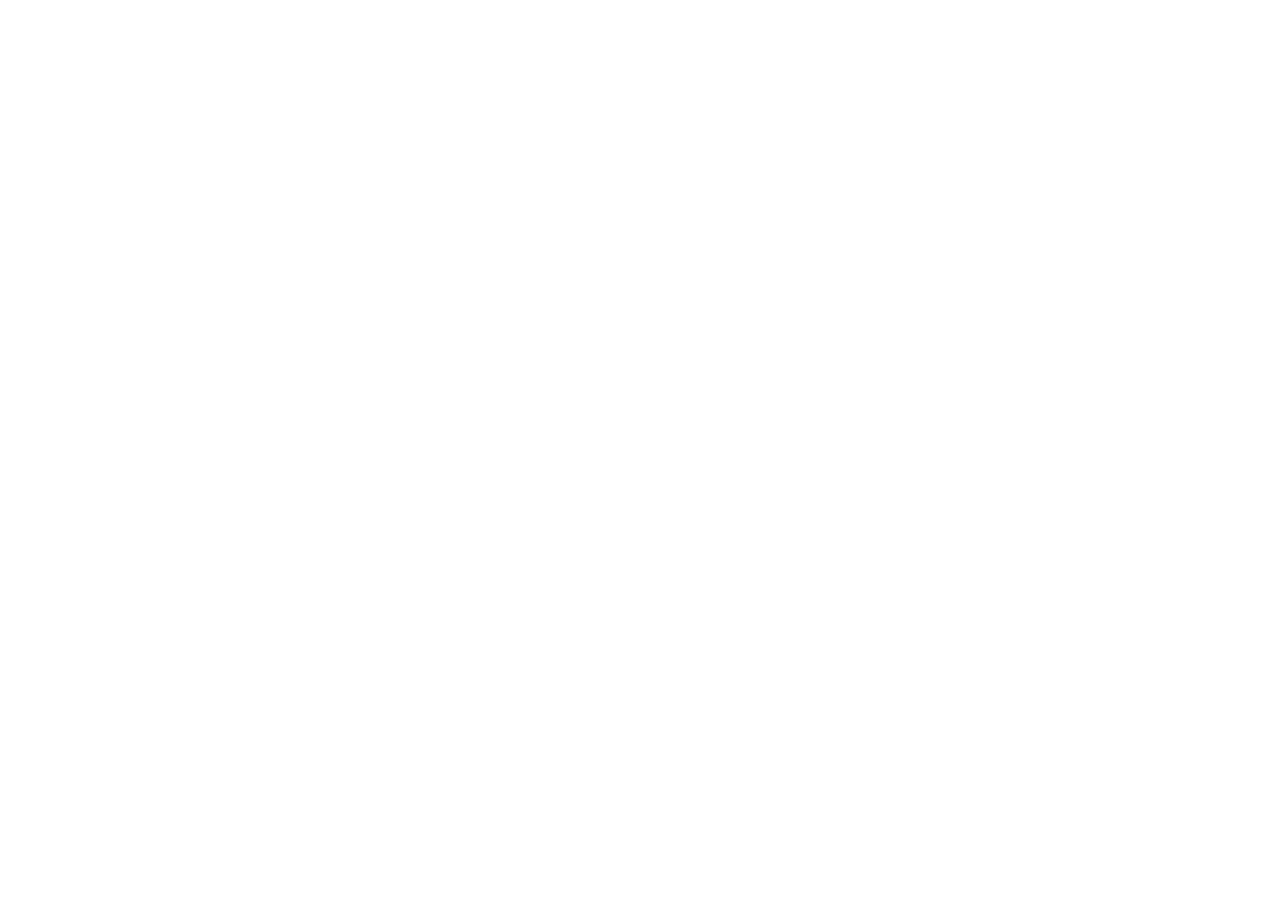
==== web/index.html @ 77fb7cad "iniciando projeto" ====
<!DOCTYPE html>
<html lang="pt-br">
	<head>
		<meta charset="utf-8">
		<title>Bikcraft</title>
		<link rel="stylesheet" href="css/normalize.css">
		<link rel="stylesheet" href="css/style.css">
	</head>
	<body>
		
	</body>
</html>
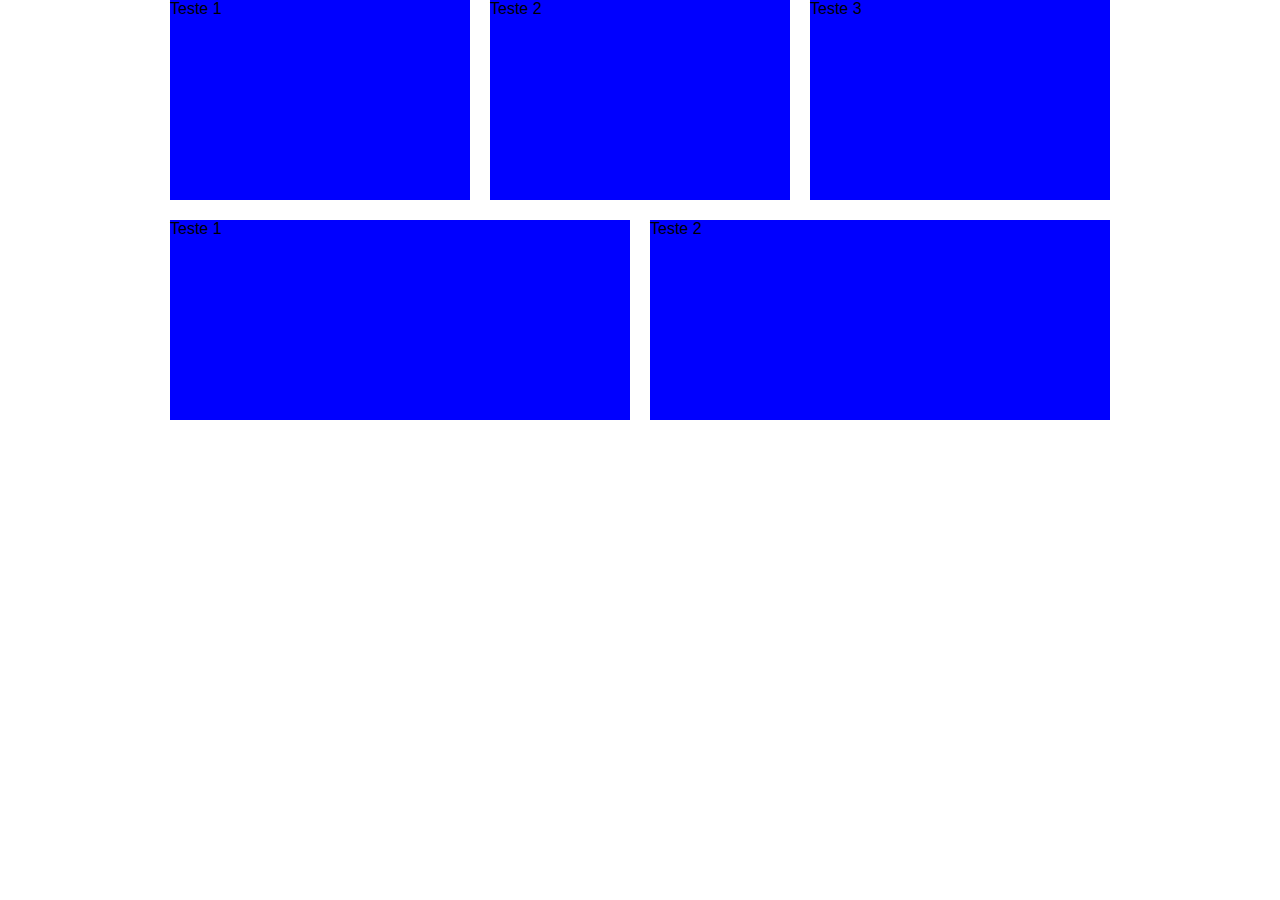
==== commit d76fdfb2: "add grid, reset e normalize" ====
--- a/web/index.html
+++ b/web/index.html
@@ -4,9 +4,19 @@
 		<meta charset="utf-8">
 		<title>Bikcraft</title>
 		<link rel="stylesheet" href="css/normalize.css">
+		<link rel="stylesheet" href="css/reset.css">
+		<link rel="stylesheet" href="css/grid.css">
 		<link rel="stylesheet" href="css/style.css">
 	</head>
 	<body>
-		
+		<div class="container">
+			<div class="grid-1-3 produto">Teste 1</div>
+			<div class="grid-1-3 produto">Teste 2</div>
+			<div class="grid-1-3 produto">Teste 3</div>
+		</div>
+		<div class="container produto-2">
+			<div class="grid-8 produto">Teste 1</div>
+			<div class="grid-8 produto">Teste 2</div>
+		</div>
 	</body>
 </html>--- a/web/css/grid.css
+++ b/web/css/grid.css
@@ -0,0 +1,45 @@
+*, *:before, *:after {
+  -webkit-box-sizing: border-box; 
+  -moz-box-sizing: border-box; 
+  box-sizing: border-box;
+}
+
+.container {
+	width: 960px;
+	margin: 0 auto;
+	padding: 0px;
+	position: relative;
+}
+
+.container:after, .container:before {
+	content: " ";
+	display: table;
+}
+
+.container:after {
+	clear: both;
+}
+
+.grid-1, .grid-2, .grid-3, .grid-4, .grid-5, .grid-6, .grid-7, .grid-8, .grid-9, .grid-10, .grid-11, .grid-12, .grid-13, .grid-14, .grid-15, .grid-16, .grid-1-3 {
+	float: left;
+	margin-left: 10px;
+	margin-right: 10px;
+}
+
+.grid-1 	{width: 40px;}
+.grid-2 	{width: 100px;}
+.grid-3 	{width: 160px;}
+.grid-4 	{width: 220px;}
+.grid-5 	{width: 280px;}
+.grid-6 	{width: 340px;}
+.grid-7 	{width: 400px;}
+.grid-8 	{width: 460px;}
+.grid-9 	{width: 520px;}
+.grid-10 	{width: 580px;}
+.grid-11 	{width: 640px;}
+.grid-12 	{width: 700px;}
+.grid-13 	{width: 760px;}
+.grid-14 	{width: 820px;}
+.grid-15 	{width: 880px;}
+.grid-16 	{width: 940px;}
+.grid-1-3	{width: 300px;}--- a/web/css/style.css
+++ b/web/css/style.css
@@ -0,0 +1,8 @@
+.produto {
+	height: 200px;
+	background: blue;
+}
+
+.produto-2 {
+	margin-top: 20px;
+}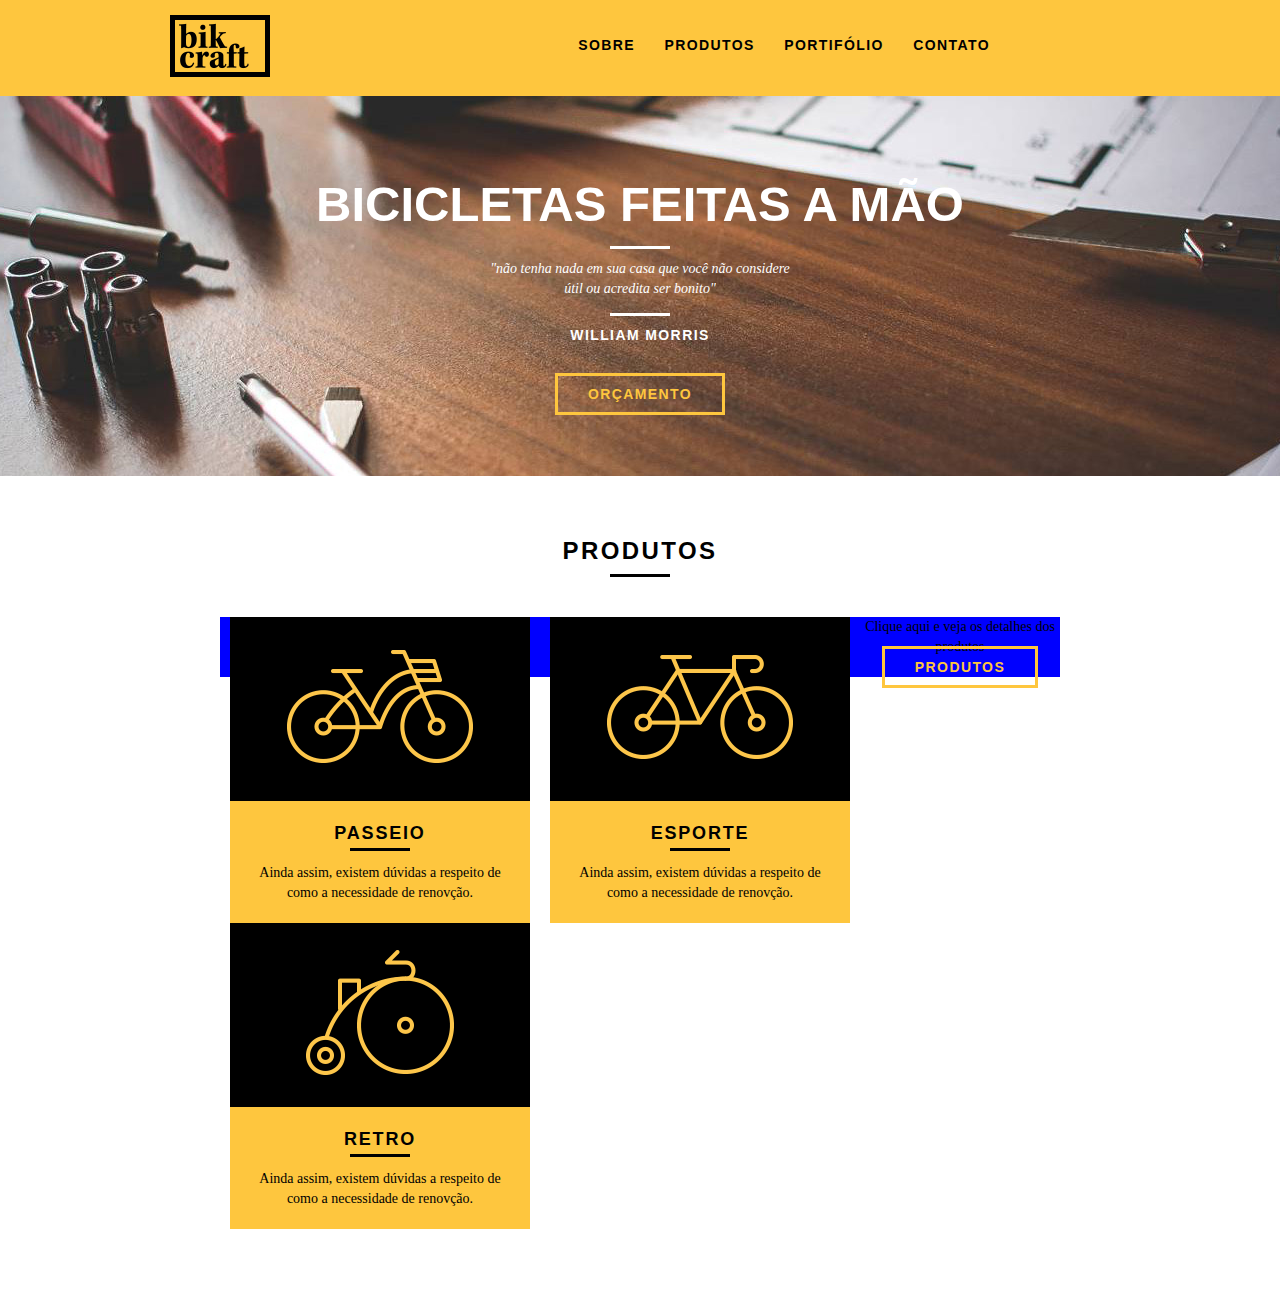
==== commit e455ade7: "header, intro, produtos" ====
--- a/web/index.html
+++ b/web/index.html
@@ -9,14 +9,71 @@
 		<link rel="stylesheet" href="css/style.css">
 	</head>
 	<body>
-		<div class="container">
-			<div class="grid-1-3 produto">Teste 1</div>
-			<div class="grid-1-3 produto">Teste 2</div>
-			<div class="grid-1-3 produto">Teste 3</div>
-		</div>
-		<div class="container produto-2">
-			<div class="grid-8 produto">Teste 1</div>
-			<div class="grid-8 produto">Teste 2</div>
-		</div>
+		
+		<header class="header">
+			<div class="container">
+				<a href="index.html" class="grid-4">
+					<img src="img/bikcraft.png" alt="Bikcraft">
+				</a>
+				<nav class="grid-10 header_menu">
+					<ul>
+						<li><a href="sobre.html">Sobre</a></li>
+						<li><a href="produtos.html">Produtos</a></li>
+						<li><a href="portifolio.html">Portifólio</a></li>
+						<li><a href="contato.html">Contato</a></li>
+					</ul>
+				</nav>
+			</div>
+		</header>
+
+		<section class="introducao">
+			<div class="container">
+				<h1>Bicicletas Feitas a Mão</h1>
+				<blockquote class="quote-externo">
+					<p>"não tenha nada em sua casa que você não considere útil ou acredita ser bonito"
+					</p>
+					<cite>WILLIAM MORRIS</cite>
+				</blockquote>
+				<a href="produtos.html" class="btn">Orçamento</a>
+			</div>
+		</section>
+
+		<section class="produtos container">
+			<h2 class="subtitulo">Produtos</h2>
+			<ul class="produtos_lista">
+
+				<li class="grid-1-3">
+					<div class="produtos_icone">
+						<img src="img/produtos/passeio.png" alt="Bikcraft Passeio">
+					</div>
+					<h3>Passeio</h3>
+					<p>Ainda assim, existem dúvidas a respeito de como a necessidade de renovção.</p>
+				</li>
+
+				<li class="grid-1-3">
+					<div class="produtos_icone">
+						<img src="img/produtos/esporte.png" alt="Bikcraft Esporte">
+					</div>
+					<h3>Esporte</h3>
+					<p>Ainda assim, existem dúvidas a respeito de como a necessidade de renovção.</p>
+				</li>
+
+				<li class="grid-1-3">
+					<div class="produtos_icone">
+						<img src="img/produtos/retro.png" alt="Bikcraft Retro">
+					</div>
+					<h3>Retro</h3>
+					<p>Ainda assim, existem dúvidas a respeito de como a necessidade de renovção.</p>
+				</li>
+
+			</ul>
+
+			<div class="call">
+				<p>Clique aqui e veja os detalhes dos produtos</p>
+				<a href="produtos.html" class="btn btn-preto">Produtos</a>
+			</div>
+
+		</section>
+
 	</body>
 </html>--- a/web/css/style.css
+++ b/web/css/style.css
@@ -1,8 +1,175 @@
-.produto {
-	height: 200px;
-	background: blue;
+/* Estilos Gerais */
+
+body {
+	font-family: Arial, Helvetica, sans-serif; 
 }
 
-.produto-2 {
+p {
+	font-family: Georgia, "Times New Roman", serif;
+	font-size: 14px;
+	line-height: 20px;
+}
+
+.btn {
+	border: 3px solid #fec63e;
+	padding: 10px 30px;
+	color: #fec63e;
+	font-size: 14px;
+	line-height: 20px;
+	text-transform: uppercase;
+	letter-spacing: .1em;
+	font-weight: bold;
+}
+
+.btn:hover {
+	color: #fff;
+	border-color: #fff;
+}
+
+.btn.btn-preto:hover {
+	color: #000;
+	border-color: #000;
+}
+
+.subtitulo {
+	font-size: 24px;
+	line-height: 30px;
+	font-weight: bold;
+	letter-spacing: .1em;
+	color: #000;
+	text-transform: uppercase;
+	text-align: center;
+	margin-bottom: 40px;
+}
+
+.subtitulo:after {
+	content: "";
+	display: block;
+	width: 60px;
+	height: 3px;
+	background: #000;
+	margin: 8px auto;
+}
+
+/* Header */
+
+.header {
+	position: fixed;
+	top: 0;
+	width: 100%;
+	background: #fec63e; /* Amarelo */
+	padding: 15px 0;
+	z-index: 1;
+}
+
+.header_menu {
+	text-align: right;
+}
+
+.header_menu ul li {
+	display: inline-block;
+	margin-left: 25px;
 	margin-top: 20px;
+}
+
+.header_menu ul li a {
+	color: #000;
+	font-weight: bold;
+	text-transform: uppercase;
+	letter-spacing: .1em;
+	font-size: 14px;
+	line-height: 20px;
+	padding: 10px 0;
+}
+
+.header_menu ul li a:hover {
+	color: #fff;
+}
+
+/* Introdução */
+
+.introducao {
+	width: 100%;
+	height: 380px;
+	background: url("../img/bg.jpg") no-repeat center;
+	margin-top: 96px;
+	text-align: center;
+	padding-top: 80px;
+}
+
+.introducao h1 {
+	color: #fff;
+	font-size: 49px;
+	font-weight: bold;
+	text-transform: uppercase;
+}
+
+.quote-externo {
+	max-width: 320px;
+	margin: 0 auto;
+	margin-bottom: 40px;
+	color: #fff;
+}
+
+.quote-externo p {
+	font-style: italic;
+}
+
+.quote-externo p:before, .quote-externo p:after {
+	content: "";
+	display: block;
+	width: 60px;
+	height: 3px;
+	background: #fff;
+	margin: 14px auto 10px auto;
+}
+
+.quote-externo cite {
+	font-style: normal;
+	font-weight: bold;
+	font-size: 14px;
+	letter-spacing: .1em;
+}
+
+/* Produtos */
+
+.produtos {
+	padding: 60px;
+}
+
+.produtos_lista li {
+	background: #fec63e;
+	text-align: center;
+}
+
+.produtos_lista li h3{
+	font-weight: bold;
+	font-size: 18px;
+	line-height: 25px;
+	text-transform: uppercase;
+	letter-spacing: .1em;
+	margin-top: 20px;
+}
+
+.produtos_lista li h3:after {
+	content: "";
+	display: block;
+	width: 60px;
+	height: 3px;
+	background: #000;
+	margin: 2px auto;
+}
+
+.produtos_lista li p {
+	padding: 10px 20px 20px 20px;
+}
+
+.produtos_icone {
+	background: #000;
+	padding: 20px;
+}
+
+.call {
+	text-align: center;
+	background: blue;
 }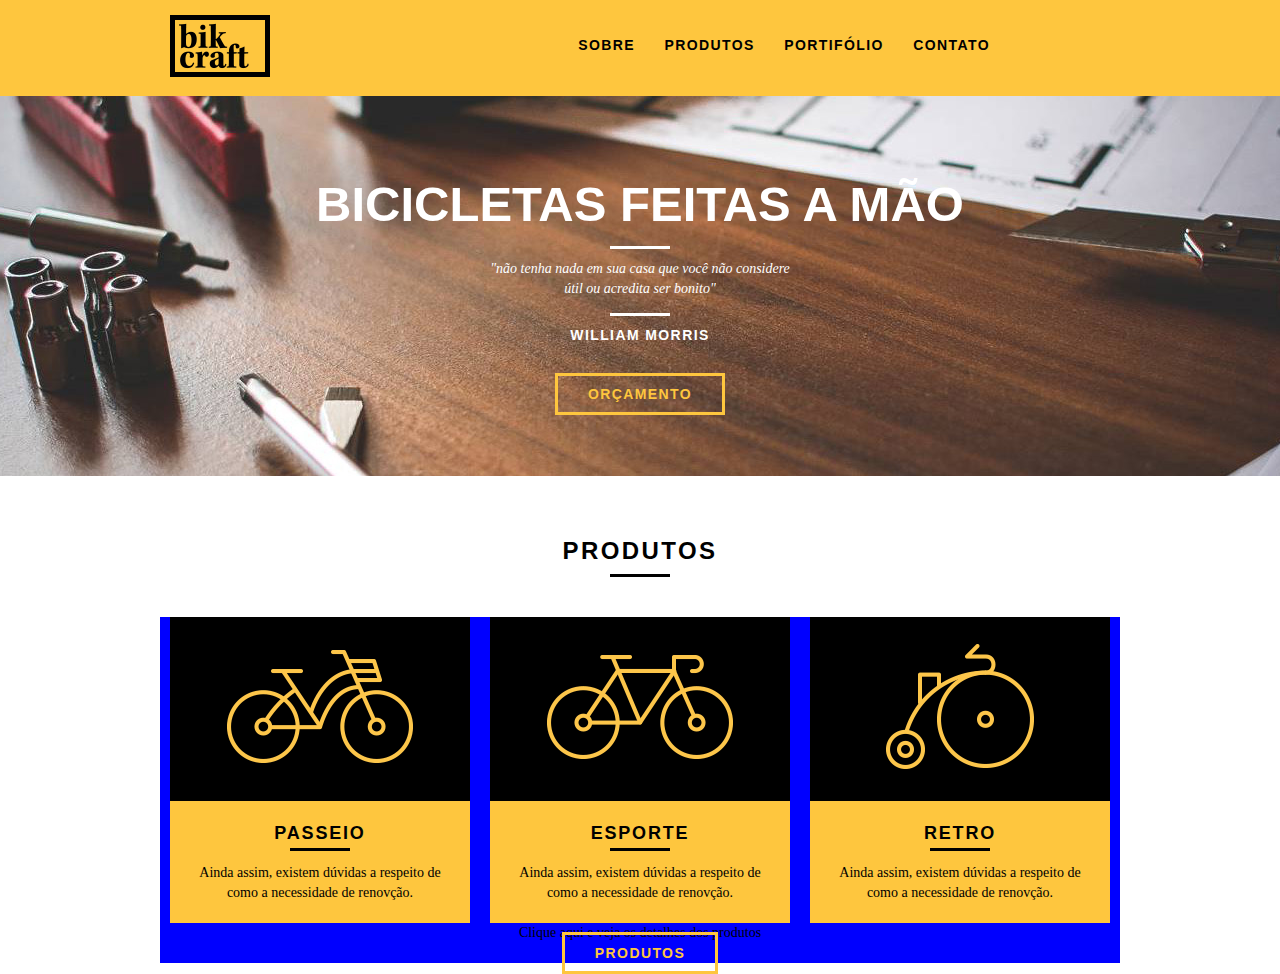
==== commit b80d2f27: "ajuste de grid" ====
--- a/web/index.html
+++ b/web/index.html
@@ -42,7 +42,7 @@
 			<h2 class="subtitulo">Produtos</h2>
 			<ul class="produtos_lista">
 
-				<li class="grid-1-3">
+				<li class="grid-1-3 produtos_item">
 					<div class="produtos_icone">
 						<img src="img/produtos/passeio.png" alt="Bikcraft Passeio">
 					</div>
@@ -50,7 +50,7 @@
 					<p>Ainda assim, existem dúvidas a respeito de como a necessidade de renovção.</p>
 				</li>
 
-				<li class="grid-1-3">
+				<li class="grid-1-3 produtos_item">
 					<div class="produtos_icone">
 						<img src="img/produtos/esporte.png" alt="Bikcraft Esporte">
 					</div>
@@ -58,7 +58,7 @@
 					<p>Ainda assim, existem dúvidas a respeito de como a necessidade de renovção.</p>
 				</li>
 
-				<li class="grid-1-3">
+				<li class="grid-1-3 produtos_item">
 					<div class="produtos_icone">
 						<img src="img/produtos/retro.png" alt="Bikcraft Retro">
 					</div>
--- a/web/css/style.css
+++ b/web/css/style.css
@@ -134,10 +134,10 @@
 /* Produtos */
 
 .produtos {
-	padding: 60px;
+	padding-top: 60px;
 }
 
-.produtos_lista li {
+.produtos_lista .produtos_item {
 	background: #fec63e;
 	text-align: center;
 }
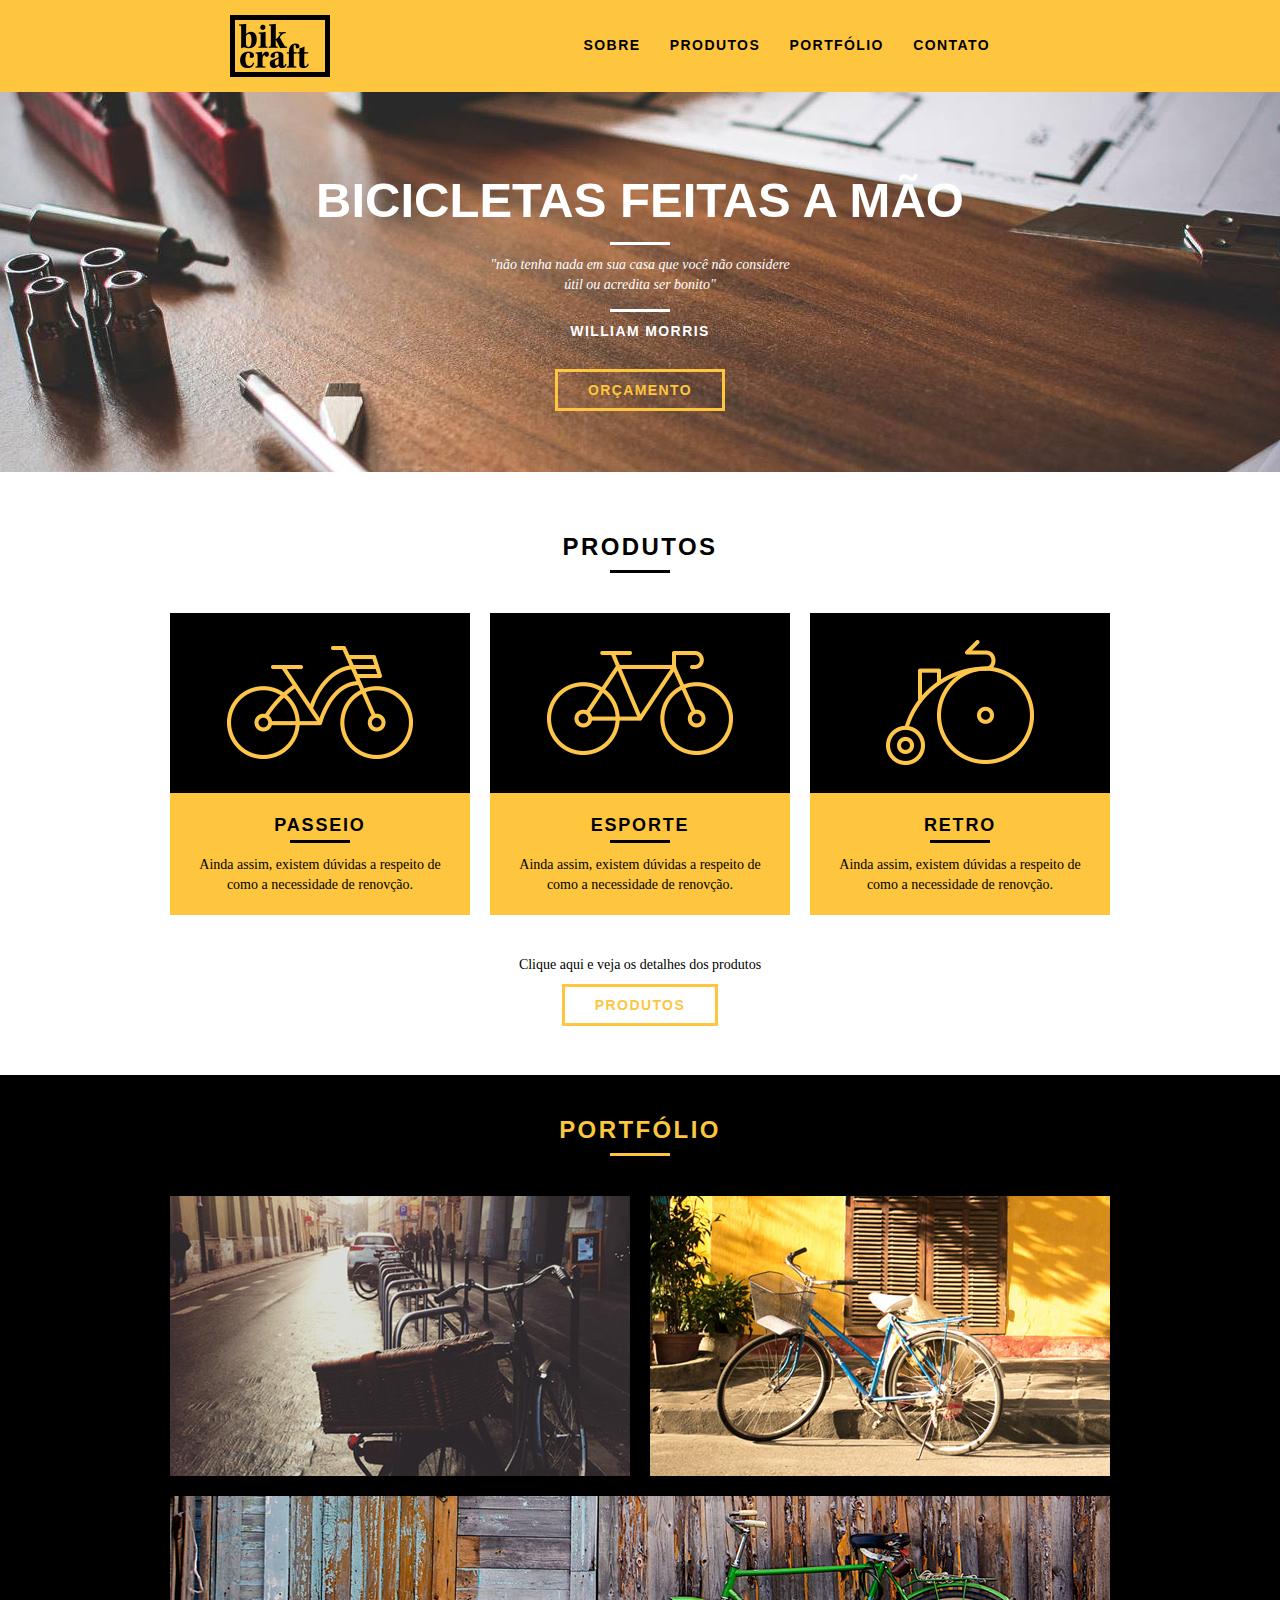
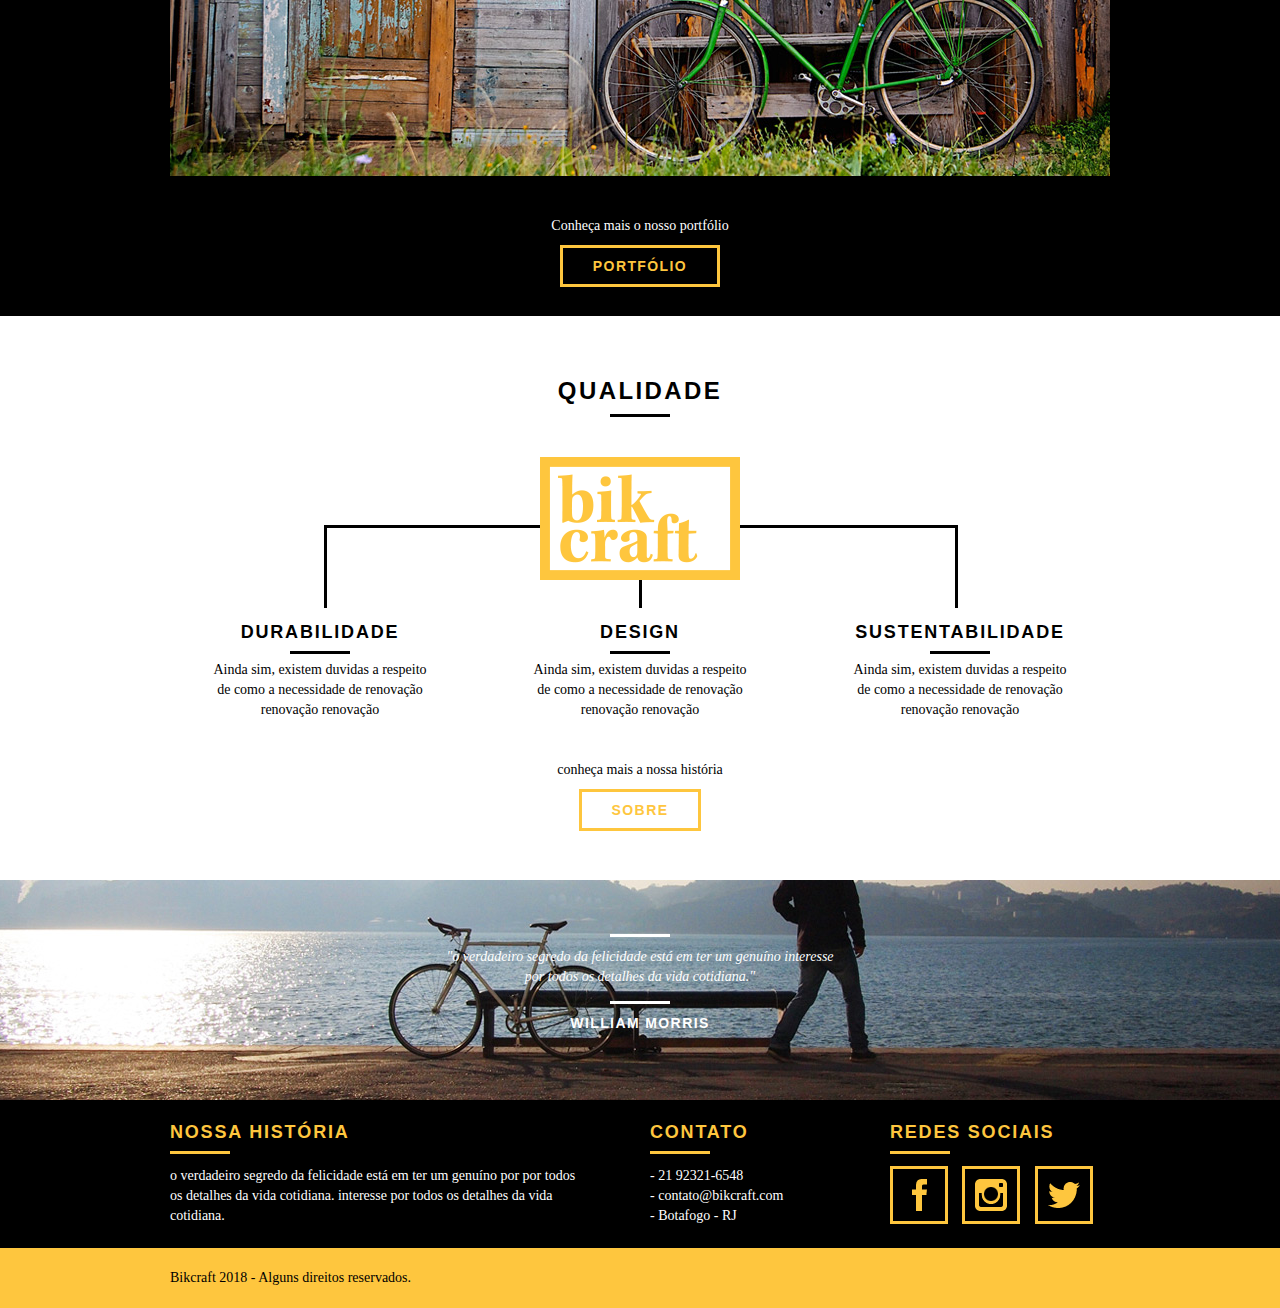
==== commit 2413a939: "responsivo home e sobre" ====
--- a/web/index.html
+++ b/web/index.html
@@ -7,6 +7,7 @@
 		<link rel="stylesheet" href="css/reset.css">
 		<link rel="stylesheet" href="css/grid.css">
 		<link rel="stylesheet" href="css/style.css">
+		<link rel="stylesheet" href="css/responsivo.css">
 	</head>
 	<body>
 		
@@ -19,7 +20,7 @@
 					<ul>
 						<li><a href="sobre.html">Sobre</a></li>
 						<li><a href="produtos.html">Produtos</a></li>
-						<li><a href="portifolio.html">Portifólio</a></li>
+						<li><a href="portfolio.html">Portfólio</a></li>
 						<li><a href="contato.html">Contato</a></li>
 					</ul>
 				</nav>
@@ -75,5 +76,91 @@
 
 		</section>
 
+		<section class="portfolio">
+			<div class="container">
+				<h2 class="subtitulo">Portfólio</h2>
+				<ul class="portfolio_lista">
+					<li class="grid-8"><img src="img/portfolio/retro.jpg" alt="Bicicleta Retro"></li>
+					<li class="grid-8"><img src="img/portfolio/passeio.jpg" alt="Bicicleta Passeio"></li>
+					<li class="grid-16"><img src="img/portfolio/esporte.jpg" alt="Bicicleta Esporte"></li>
+				</ul>
+				<div class="call">
+					<p>Conheça mais o nosso portfólio</p>
+				<a href="portfolio.html" class="btn">Portfólio</a>
+				</div>
+			</div>
+		</section>
+
+		<section class="qualidade container">
+			<h2 class="subtitulo">Qualidade</h2>
+			<img src="img/bikcraft-qualidade.png" alt="Bikcraft">
+			<ul class="qualidade_lista">
+				<li class="grid-1-3">
+					<h3>Durabilidade</h3>
+					<p>Ainda sim, existem duvidas a respeito de como a necessidade de renovação renovação 
+					renovação</p>
+				</li>
+				<li class="grid-1-3">
+					<h3>Design</h3>
+					<p>Ainda sim, existem duvidas a respeito de como a necessidade de renovação renovação 
+					renovação</p>
+				</li>
+				<li class="grid-1-3">
+					<h3>Sustentabilidade</h3>
+					<p>Ainda sim, existem duvidas a respeito de como a necessidade de renovação renovação 
+					renovação</p>
+				</li>
+			</ul>
+			<div class="call">
+				<p>conheça mais a nossa história</p>
+				<a href="sobre.html" class="btn btn-preto">Sobre</a>
+			</div>
+		</section>
+
+		<section class="quebra">
+			<blockquote class="quote-externo container">
+				<p>"o verdadeiro segredo da felicidade está em ter um genuíno interesse por todos os detalhes da vida cotidiana."
+				</p>
+				<cite>WILLIAM MORRIS</cite>
+			</blockquote>
+		</section>
+
+		<footer>
+			<div class="footer">
+				<div class="container">
+
+					<div class="grid-8 footer_historia">
+						<h3>Nossa História</h3>
+						<p>o verdadeiro segredo da felicidade está em ter um genuíno por por todos os detalhes da vida cotidiana. interesse por todos os detalhes da vida cotidiana. </p>
+					</div>
+
+					<div class="grid-4 footer_contato">
+						<h3>Contato</h3>
+						<ul>
+							<li>- 21 92321-6548</li>
+							<li>- contato@bikcraft.com</li>
+							<li>- Botafogo - RJ</li>
+						</ul>
+					</div>
+
+					<div class="grid-4 footer_redes">
+						<h3>Redes Sociais</h3>
+						<ul>
+							<li><a href="http://facebook.com" target="_blank"><img src="img/redes-sociais/facebook.png"></a></li>
+							<li><a href="http://instagram.com" target="_blank"><img src="img/redes-sociais/instagram.png"></a></li>
+							<li><a href="http://twitter.com" target="_blank"><img src="img/redes-sociais/twitter.png"></a></li>
+						</ul>
+					</div>
+
+				</div>
+			</div>
+
+			<div class="copy">
+				<div class="container">
+					<p class="grid-16">Bikcraft 2018 - Alguns direitos reservados.</p>
+				</div>
+			</div>
+		</footer>
+
 	</body>
 </html>--- a/web/css/grid.css
+++ b/web/css/grid.css
@@ -42,4 +42,44 @@
 .grid-14 	{width: 820px;}
 .grid-15 	{width: 880px;}
 .grid-16 	{width: 940px;}
-.grid-1-3	{width: 300px;}+.grid-1-3	{width: 300px;}
+
+@media only screen and (min-width: 768px) and (max-width: 959px) {
+
+	.container {
+	width: 768px;
+}
+
+.grid-1 	{width: 28px;}
+.grid-2 	{width: 76px;}
+.grid-3 	{width: 124px;}
+.grid-4 	{width: 172px;}
+.grid-5 	{width: 220px;}
+.grid-6 	{width: 268px;}
+.grid-7 	{width: 316px;}
+.grid-8 	{width: 364px;}
+.grid-9 	{width: 412px;}
+.grid-10 	{width: 460px;}
+.grid-11 	{width: 508px;}
+.grid-12 	{width: 556px;}
+.grid-13 	{width: 604px;}
+.grid-14 	{width: 652px;}
+.grid-15 	{width: 700px;}
+.grid-16 	{width: 748px;}
+.grid-1-3	{width: 236px;}
+
+}
+
+@media only screen and (max-width: 767px) {
+
+.container {
+	width: 300px;
+}
+
+.grid-1, .grid-2, .grid-3, .grid-4, .grid-5, .grid-6, .grid-7, .grid-8, .grid-9, .grid-10, .grid-11, .grid-12, .grid-13, .grid-14, .grid-15, .grid-16, .grid-1-3 {
+	width: 300px;
+	margin: 0 0 20px 0;
+	float: none;
+}
+
+}--- a/web/css/style.css
+++ b/web/css/style.css
@@ -51,6 +51,31 @@
 	margin: 8px auto;
 }
 
+.subtitulo-interno {
+	font-size: 24px;
+	line-height: 30px;
+	font-weight: bold;
+	letter-spacing: .1em;
+	color: #000;
+	text-transform: uppercase;
+	margin-bottom: 20px;
+}
+
+.subtitulo-interno:after {
+	content: "";
+	display: block;
+	width: 60px;
+	height: 3px;
+	background: #000;
+	margin: 8px 0;
+}
+
+img {
+	display: block;
+	margin: 0 auto;
+	max-width: 100%;
+}
+
 /* Header */
 
 .header {
@@ -59,7 +84,7 @@
 	width: 100%;
 	background: #fec63e; /* Amarelo */
 	padding: 15px 0;
-	z-index: 1;
+	z-index: 10;
 }
 
 .header_menu {
@@ -86,13 +111,18 @@
 	color: #fff;
 }
 
+.header_menu ul li a.menu_ativo {
+	color: #fff;
+}
+
 /* Introdução */
 
 .introducao {
 	width: 100%;
 	height: 380px;
 	background: url("../img/bg.jpg") no-repeat center;
-	margin-top: 96px;
+	background-size: cover;
+	margin-top: 92px;
 	text-align: center;
 	padding-top: 80px;
 }
@@ -131,10 +161,36 @@
 	letter-spacing: .1em;
 }
 
+/* introdução interna */
+
+.introducao-interna {
+	width: 100%;
+	height: 160px;
+	margin-top: 92px;
+	text-align: center;
+	color: #fff;
+	padding-top: 30px;
+}
+
+.introducao-interna h1 {
+	font-size: 36px;
+	font-weight: bold;
+	text-transform: uppercase;
+}
+
+.introducao-interna h1:after {
+	content: "";
+	display: block;
+	width: 60px;
+	height: 3px;
+	background: #fff;
+	margin: 6px auto 10px auto;
+}
+
 /* Produtos */
 
 .produtos {
-	padding-top: 60px;
+	padding: 60px 0;
 }
 
 .produtos_lista .produtos_item {
@@ -170,6 +226,159 @@
 }
 
 .call {
-	text-align: center;
-	background: blue;
+	padding-top: 40px;
+	text-align: center;
+	clear: both;
+}
+
+.call p {
+	margin-bottom: 20px;
+}
+
+/* Portifólio */
+
+.portfolio {
+	width: 100%;
+	background: #000;
+	padding: 40px 0;
+}
+
+.portfolio .subtitulo {
+	color: #fec63e;
+}
+
+.portfolio .subtitulo:after {
+	background: #fec63e;
+}
+
+.portfolio_lista li:last-child {
+	margin-top: 20px;
+}
+
+.portfolio .call p {
+	color: #fff;
+}
+
+/* Qualidade */
+
+.qualidade {
+	padding: 60px 0;
+}
+
+.qualidade:after {
+	content: "";
+	width: 634px;
+	height: 83px;
+	display: block;
+	background: url("../img/linhas.png") no-repeat center;
+	position: absolute;
+	top: 209px;
+	right: 162px;
+	z-index: -1;
+}
+
+.qualidade img {
+	margin: 0 auto;
+}
+
+.qualidade_lista {
+	padding-top: 20px;
+	overflow: auto;
+}
+
+.qualidade_lista li {
+	text-align: center;
+	padding: 0 40px;
+}
+
+.qualidade_lista li h3{
+	font-weight: bold;
+	font-size: 18px;
+	line-height: 25px;
+	text-transform: uppercase;
+	letter-spacing: .1em;
+	margin-top: 20px;
+}
+
+.qualidade_lista li h3:after {
+	content: "";
+	display: block;
+	width: 60px;
+	height: 3px;
+	background: #000;
+	margin: 6px auto;
+}
+
+/* Quebra */
+
+.quebra {
+	width: 100%;
+	height: 220px;
+	background: url("../img/bg-footer.jpg") no-repeat center;
+	background-size: cover;
+	text-align: center;
+	padding-top: 40px;
+}
+
+.quebra .quote-externo {
+	max-width: 400px;
+}
+
+/* Footer */
+
+.footer {
+	width: 100%;
+	background: #000;
+	color: #fff;
+	padding: 20px 0;
+}
+
+.footer h3 {
+	font-size: 18px;
+	line-height: 25px;
+	color: #fec63e;
+	text-transform: uppercase;
+	letter-spacing: .1em;
+	font-weight: bold;
+}
+
+.footer h3:after {
+	content: "";
+	display: block;
+	width: 60px;
+	height: 3px;
+	background: #fec63e;
+	margin: 6px 0 12px 0;
+}
+
+.footer_historia {
+	padding-right: 40px;
+}
+
+.footer_contato ul li {
+	font-size: 14px;
+	line-height: 20px;
+	font-family: Georgia, "Times New Roman", serif; 
+}
+
+.footer_redes ul li {
+	display: inline-block;
+	margin-right: 10px;
+}
+
+.footer_redes ul li a {
+	border: 3px solid #fec63e;
+	display: block;
+	padding: 10px;
+}
+
+
+.footer_redes ul li a:hover {
+	border-color: #fff;
+}
+
+.copy {
+	width: 100%;
+	background: #fec63e;
+	padding: 20px 0;
 }--- a/web/css/responsivo.css
+++ b/web/css/responsivo.css
@@ -0,0 +1,106 @@
+/* Estilo para tablets */
+@media only screen and (min-width: 768px) and (max-width: 959px) {
+
+/* Qualidade Home */
+
+.qualidade:after {
+	right: 66px;
+}
+
+.qualidade_lista li {
+	padding: 0 10px;
+}
+
+/* Footer */
+
+.footer_redes ul li a {
+	padding: 6px;
+}
+
+.footer_redes ul li a img {
+	width: 26px;
+	height: 26px;
+}
+	
+}
+
+/* Estilo para smartphone */
+@media only screen and (max-width: 767px) {
+
+/* Header */
+
+.header {
+	position: relative;
+	padding-bottom: 0;
+}
+
+.header img {
+	margin: 0 auto 10px;
+}
+
+.header_menu {
+	text-align: center;
+}
+
+.header_menu ul li {
+	margin: 5px 5px 5px 5px;
+}
+
+.header_menu ul li a {
+	border: 4px solid #000;
+	width: 136px;
+	display: block;
+	float: left;
+}
+
+.header_menu ul li a:hover {
+	border-color: #fff;
+}
+
+.header_menu ul li a.menu_ativo {
+	border-color: #fff;
+}
+
+/* Introdução */
+
+.introducao h1 {
+	font-size: 36px;
+}
+
+.introducao {
+	margin-top: 0;
+	padding-top: 40px;
+	background: url("../img/bg-mobile.jpg") no-repeat center;
+	background-size: cover;
+}
+
+/* Introdução Interna */
+
+.introducao-interna {
+	margin-top: 0px;
+}
+
+.call {
+	padding-top: 10px;
+}
+
+/* Qualidade Home */
+
+.qualidade:after {
+	display: none;
+}
+
+/* Sobre */
+
+.missao_sobre p {
+	font-size: 14px;
+	line-height: 20px;
+	padding-right: 0px;
+}
+
+.missao_sobre ul li {
+	font-size: 14px;
+	line-height: 25px;
+}
+
+}